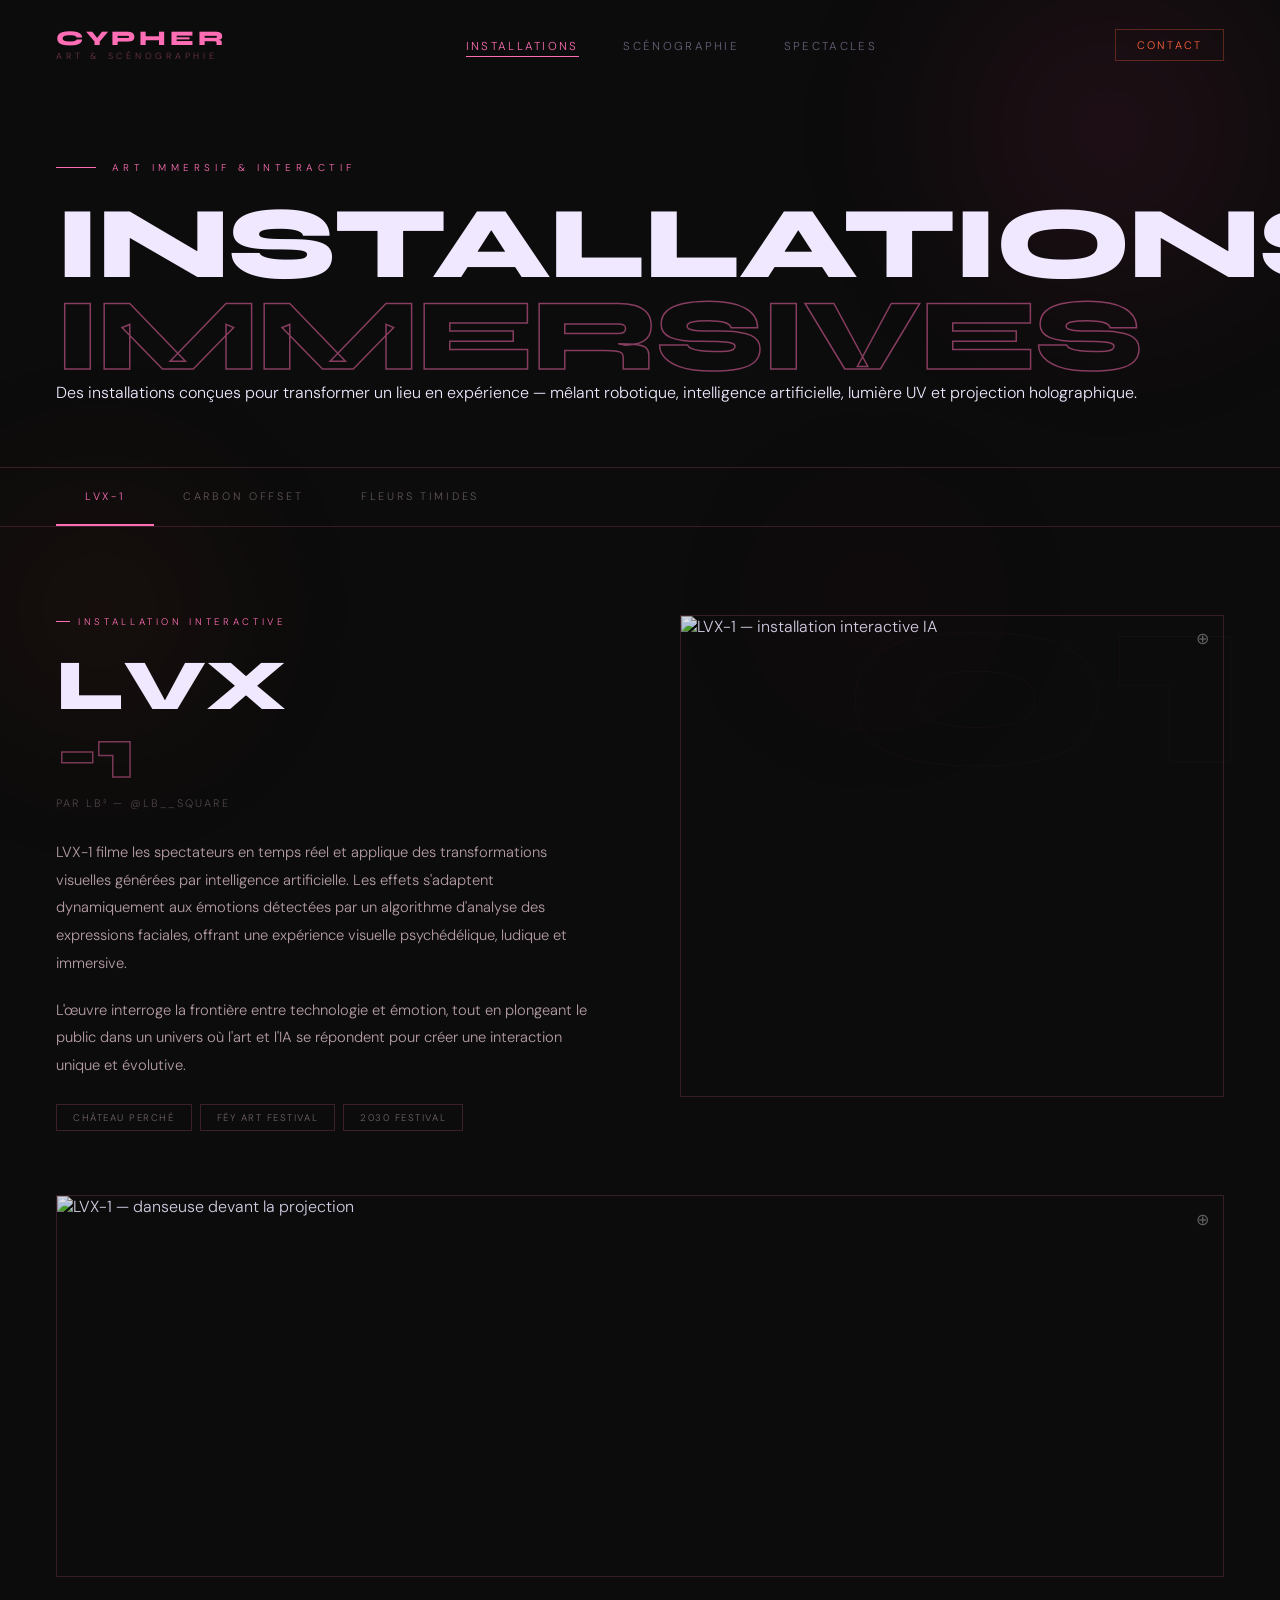
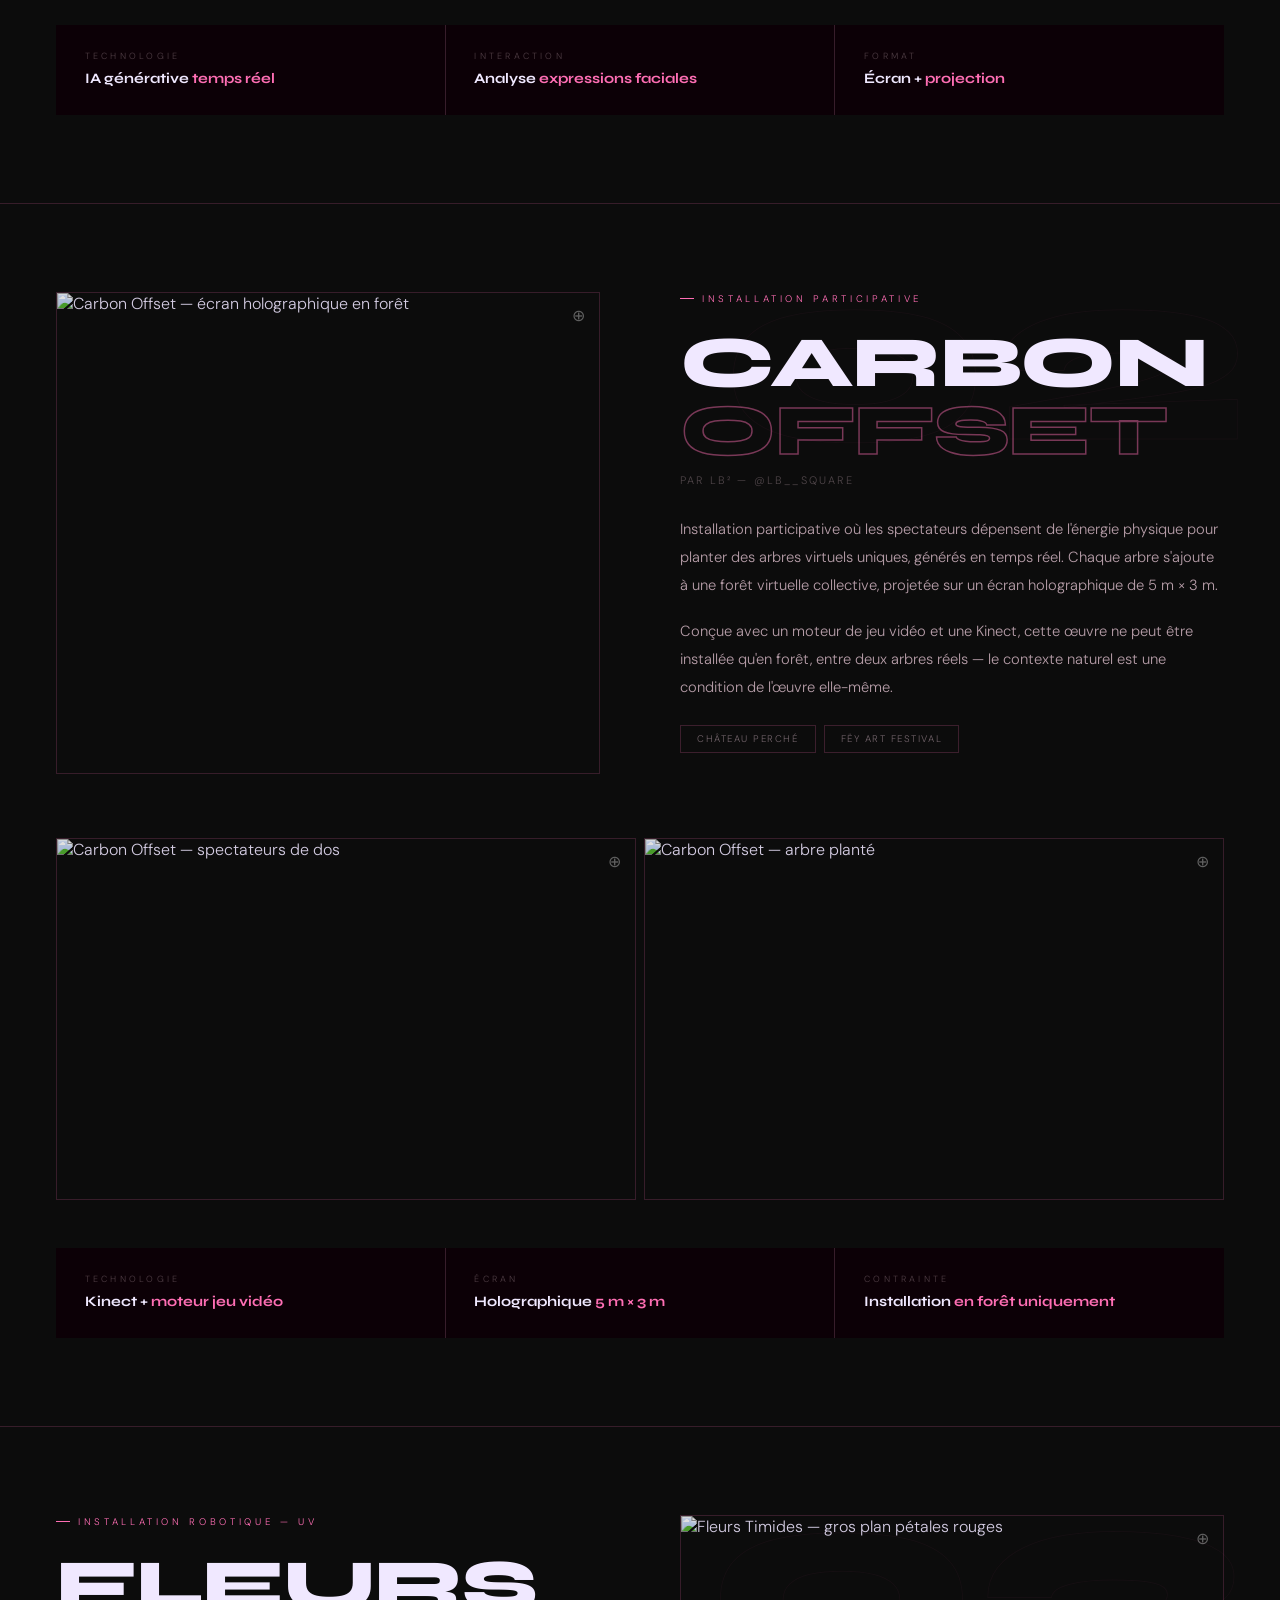
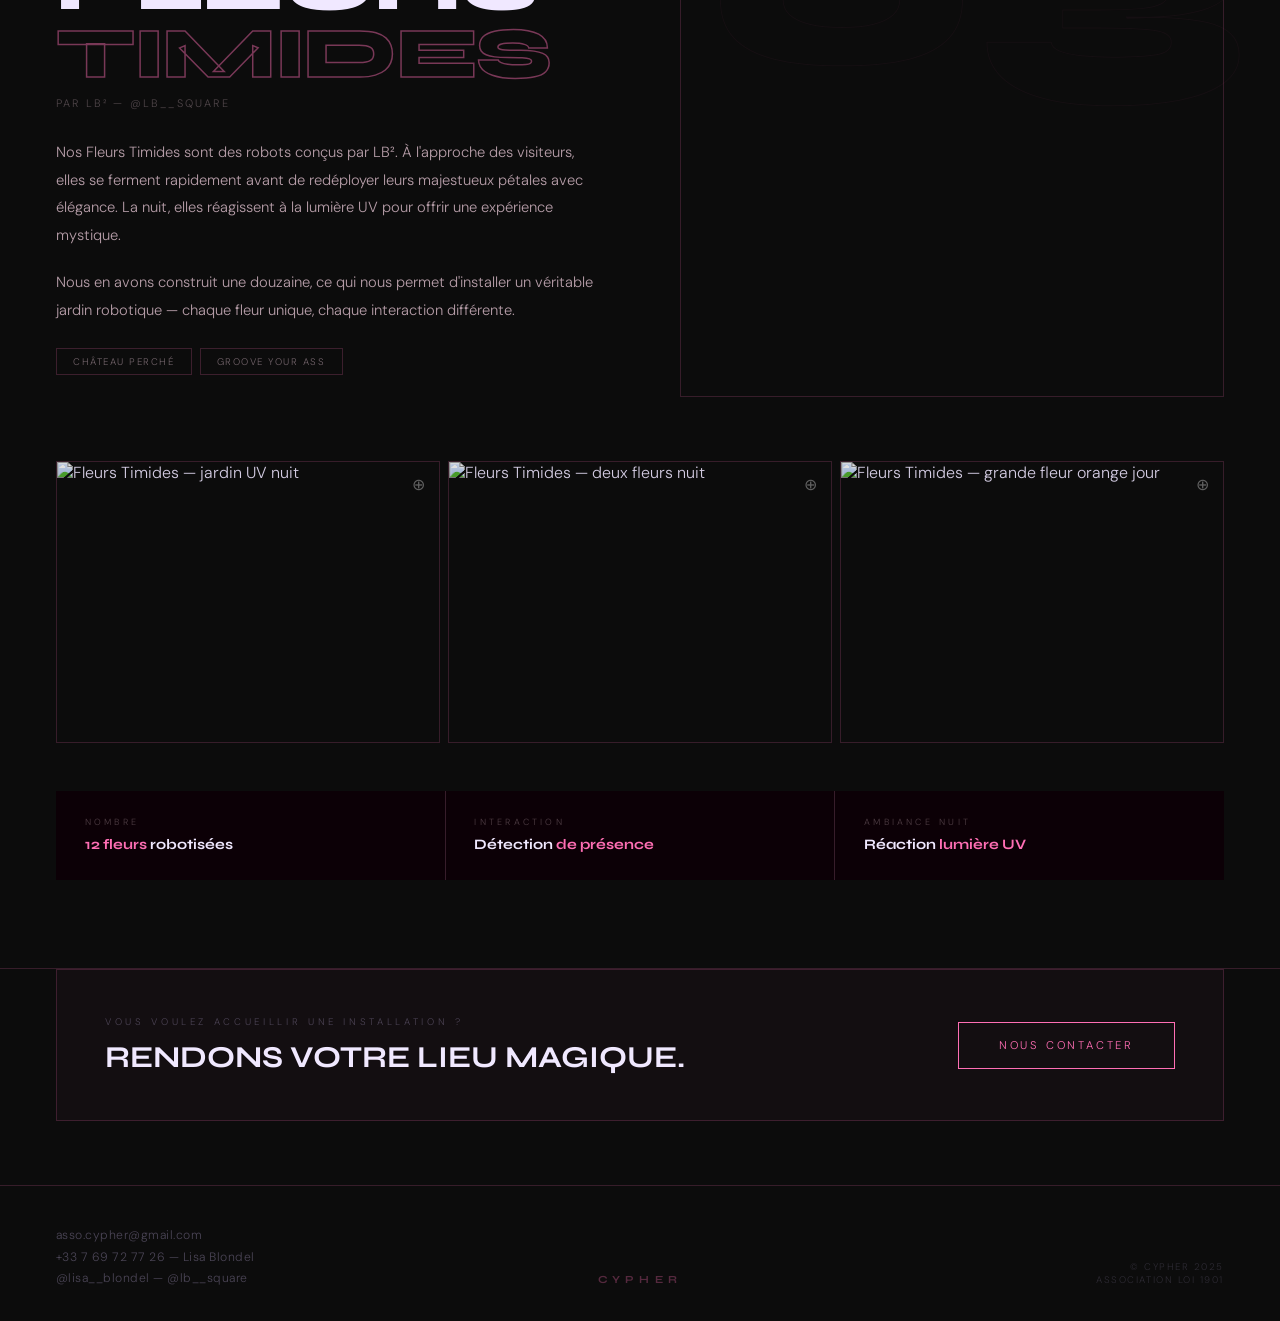
==== projets.html @ 3e1b0156 "Add files via upload" ====
<!DOCTYPE html>
<html lang="fr">
<head>
  <meta charset="UTF-8" />
  <meta name="viewport" content="width=device-width, initial-scale=1.0" />
  <title>Installations — Cypher Art & Scénographie</title>
  <meta name="description" content="Installations immersives Cypher : LVX-1, Carbon Offset, Fleurs Timides." />
  <link rel="preconnect" href="https://fonts.googleapis.com" />
  <link rel="preconnect" href="https://fonts.gstatic.com" crossorigin />
  <link href="https://fonts.googleapis.com/css2?family=Syne:wght@400;700;800&family=DM+Sans:ital,opsz,wght@0,9..40,300;0,9..40,400;1,9..40,300&display=swap" rel="stylesheet" />
  <link rel="stylesheet" href="style.css" />
  <style>
  :root {
    --violet: #ff6eb4;
    --cyan:   #ff643c;
    --bordure: rgba(255,110,180,0.18);
    --texte:  rgba(255,220,235,0.70);
  }
  .orbe-1 { background: radial-gradient(circle, rgba(255,60,140,0.2), transparent 70%); }
  .orbe-2 { background: radial-gradient(circle, rgba(255,90,50,0.14), transparent 70%); }
  .orbe-3 { background: radial-gradient(circle, rgba(220,0,70,0.1), transparent 70%); }
  .nav-logo-mot { color: #ff6eb4; }
  .nav-logo-sous { color: rgba(255,110,180,0.4); }
  .nav-liens a:hover, .nav-liens a.active { color: #ff6eb4; }
  .nav-liens a::after { background: #ff6eb4; }
  .nav-contact { color: #ff643c; border-color: rgba(255,100,60,0.3); }
  .nav-hamburger span { background: #ff6eb4; }
  .nav-drawer a:hover, .nav-drawer a.active { color: #ff6eb4; }
  .hero-label-texte { color: #ff6eb4; }
  .hero-label-trait { background: #ff6eb4; }
  .hero-h1 .contour { -webkit-text-stroke-color: rgba(255,110,180,0.5); }
  .hero-h1 .accent { color: #ff6eb4; }
  .btn-principal { border-color: #ff6eb4; color: #ff6eb4; }
  .btn-principal:hover { background: rgba(255,110,180,0.08); }
  .carte-categorie, .carte-categorie::before { color: #ff6eb4; background: #ff6eb4; }
  .projet-tag { color: #ff6eb4; }
  .projet-tag::before { background: #ff6eb4; }
  .spec-valeur .accent { color: #ff6eb4; }
  .contact-strip { background: rgba(255,110,180,0.03); }
  .footer-infos a:hover { color: #ff6eb4; }
  .footer-logo { color: rgba(255,110,180,0.3); }
  /* Photos crop */
  .projet-entete .photo-cadre img { height: 480px; }
  .photos-grille-2 .photo-cadre img { height: 360px; }
  .photos-grille-3 .photo-cadre img { height: 280px; }
  /* Titres page projets */
  .page-h1 { font-family:'Syne',sans-serif; font-size:clamp(1.4rem,8vw,7rem); font-weight:800; text-transform:uppercase; letter-spacing:-0.02em; line-height:0.9; opacity:0; animation:up 0.8s 0.25s forwards; word-break:keep-all; hyphens:none; }
  .page-h1 .mot-plein { display:block; color:#f0e8ff; }
  .page-h1 .mot-contour { display:block; color:transparent; -webkit-text-stroke:1.5px rgba(255,110,180,0.5); }
  .page-label { display:flex; align-items:center; gap:1rem; margin-bottom:1.5rem; opacity:0; animation:up 0.7s 0.1s forwards; }
  .page-label-trait { width:40px; height:1px; background:#ff6eb4; }
  .page-label-texte { font-size:0.62rem; letter-spacing:0.45em; text-transform:uppercase; color:#ff6eb4; }
  .proj-tab { font-size:0.68rem; letter-spacing:0.25em; text-transform:uppercase; color:rgba(255,220,235,0.35); padding:1.3rem 1.8rem; border-bottom:2px solid transparent; transition:color 0.3s,border-color 0.3s; display:inline-block; }
  .proj-tab:hover, .proj-tab.actif { color:#ff6eb4; border-bottom-color:#ff6eb4; }
  .projet-bloc { padding:5.5rem 3.5rem; border-bottom:1px solid rgba(255,110,180,0.18); position:relative; }
  .projet-num-bg { position:absolute; top:1.5rem; right:2rem; font-family:'Syne',sans-serif; font-size:16rem; font-weight:800; color:transparent; -webkit-text-stroke:1px rgba(255,110,180,0.04); line-height:1; pointer-events:none; }
  .projet-entete { display:grid; grid-template-columns:1fr 1fr; gap:5rem; align-items:start; margin-bottom:4rem; position:relative; z-index:1; }
  .projet-tag { font-size:0.6rem; letter-spacing:0.38em; text-transform:uppercase; display:flex; align-items:center; gap:0.5rem; margin-bottom:1.5rem; }
  .projet-tag::before { content:''; display:block; width:14px; height:1px; }
  .projet-titre { font-family:'Syne',sans-serif; font-size:clamp(1.4rem,6vw,4.5rem); font-weight:800; text-transform:uppercase; letter-spacing:-0.02em; line-height:0.95; margin-bottom:0.4rem; word-break:keep-all; hyphens:none; }
  .projet-titre .contour { color:transparent; -webkit-text-stroke:1.5px rgba(255,110,180,0.45); display:block; }
  .projet-sous-titre { font-size:0.68rem; letter-spacing:0.2em; text-transform:uppercase; color:rgba(255,220,235,0.28); margin-top:0.5rem; }
  .projet-desc { font-size:0.92rem; line-height:1.88; color:rgba(255,220,235,0.7); margin-bottom:1.2rem; }
  .projet-festivals { display:flex; flex-wrap:wrap; gap:0.5rem; margin-top:1.5rem; }
  .festival-tag { font-size:0.6rem; letter-spacing:0.16em; text-transform:uppercase; padding:0.38rem 1rem; border:1px solid rgba(255,110,180,0.2); color:rgba(255,220,235,0.42); }
  .projet-specs { display:grid; grid-template-columns:repeat(3,1fr); gap:1px; background:rgba(255,110,180,0.18); margin-top:3rem; position:relative; z-index:1; }
  .spec { background:#0c0006; padding:1.6rem 1.8rem; }
  .spec-label { font-size:0.56rem; letter-spacing:0.36em; text-transform:uppercase; color:rgba(255,220,235,0.28); margin-bottom:0.5rem; }
  .spec-valeur { font-family:'Syne',sans-serif; font-size:0.9rem; font-weight:700; color:#f0e8ff; line-height:1.3; }
  .hero-projets { min-height:52vh; display:flex; flex-direction:column; justify-content:flex-end; padding:0 3.5rem 4rem; border-bottom:1px solid rgba(255,110,180,0.18); position:relative; overflow:hidden; }
  .hero-projets-contenu { position:relative; z-index:2; }
  .projets-nav { padding:0 3.5rem; border-bottom:1px solid rgba(255,110,180,0.18); display:flex; overflow-x:auto; }
  .contact-strip { border-color:rgba(255,110,180,0.18); }
  .contact-titre { word-break:keep-all; hyphens:none; }
  @media(max-width:768px){
    .projet-entete { grid-template-columns:1fr; gap:2rem; }
    .projet-bloc { padding:3.5rem 1.4rem; }
    .hero-projets { padding:0 1.4rem 3rem; }
    .projets-nav { padding:0 1.4rem; }
    .projet-num-bg { font-size:6rem; opacity:0.03; }
    .projet-specs { grid-template-columns:1fr 1fr; }
    .projet-entete .photo-cadre img { height:280px; }
  }
  @media(max-width:480px){
    .projet-specs { grid-template-columns:1fr; }
  }
</style>
</head>
<body>

  <!-- Orbes ambiance -->
  <div class="orbe orbe-1" aria-hidden="true"></div>
  <div class="orbe orbe-2" aria-hidden="true"></div>
  <div class="orbe orbe-3" aria-hidden="true"></div>

  <div class="page">

  <nav id="nav">
      <a href="index.html" class="nav-logo">
        <span class="nav-logo-mot">Cypher</span>
        <span class="nav-logo-sous">Art & Scénographie</span>
      </a>
      <ul class="nav-liens">
        <li><a href="projets.html" class="active">Installations</a></li>
        <li><a href="scenographie.html">Scénographie</a></li>
        <li><a href="spectacles.html">Spectacles</a></li>
      </ul>
      <a href="contact.html" class="nav-contact">Contact</a>
      <button class="nav-hamburger" id="hamburger" aria-label="Menu">
        <span></span><span></span><span></span>
      </button>
    </nav>
    <div class="nav-drawer" id="drawer">
      <a href="projets.html" class="active">Installations</a>
      <a href="scenographie.html">Scénographie</a>
      <a href="spectacles.html">Spectacles</a>
      <a href="contact.html" class="drawer-contact">Contact</a>
    </div>

<!-- Curseur -->
  <!-- Canvas ambiance rose -->
  

    <!-- ─── NAVIGATION ─── -->
    

    <!-- Drawer mobile -->
    <!-- ─── HERO ─── -->
    <div class="hero-projets">
      <div class="hero-projets-contenu">
        <div class="page-label">
          <div class="page-label-trait"></div>
          <span class="page-label-texte">Art immersif & interactif</span>
        </div>
        <h1 class="page-h1">
          <span class="mot-plein">Installations</span>
          <span class="mot-contour">immersives</span>
        </h1>
        <p class="page-sous-titre">
          Des installations conçues pour transformer un lieu en expérience — mêlant robotique, intelligence artificielle, lumière UV et projection holographique.
        </p>
      </div>
    </div>

    <!-- ─── ONGLETS ─── -->
    <div class="projets-nav">
      <a href="#lvx1"  class="proj-tab actif">LVX-1</a>
      <a href="#carbon" class="proj-tab">Carbon Offset</a>
      <a href="#fleurs" class="proj-tab">Fleurs Timides</a>
    </div>

    <!-- ══════════════════════════════════════════ -->
    <!-- PROJET 1 — LVX-1                          -->
    <!-- ══════════════════════════════════════════ -->
    <article class="projet-bloc" id="lvx1">
      <div class="projet-num-bg">01</div>

      <div class="projet-entete">
        <!-- Texte -->
        <div>
          <div class="projet-meta">
            <span class="projet-tag">Installation interactive</span>
          </div>
          <h2 class="projet-titre">
            LVX
            <span class="contour">-1</span>
          </h2>
          <div class="projet-sous-titre">par LB² — @lb__square</div>

          <p class="projet-desc" style="margin-top:1.8rem;">
            LVX-1 filme les spectateurs en temps réel et applique des transformations visuelles générées par intelligence artificielle. Les effets s'adaptent dynamiquement aux émotions détectées par un algorithme d'analyse des expressions faciales, offrant une expérience visuelle psychédélique, ludique et immersive.
          </p>
          <p class="projet-desc">
            L'œuvre interroge la frontière entre technologie et émotion, tout en plongeant le public dans un univers où l'art et l'IA se répondent pour créer une interaction unique et évolutive.
          </p>

          <div class="projet-festivals">
            <span class="festival-tag">Château Perché</span>
            <span class="festival-tag">Fëy Art Festival</span>
            <span class="festival-tag">2030 Festival</span>
          </div>
        </div>

        <!-- Photo principale -->
        <div class="photo-cadre">
          <img src="images/lvx1-1.jpg" alt="LVX-1 — installation interactive IA" loading="lazy" />
        </div>
      </div>

      <!-- Deuxième photo pleine largeur -->
      <div class="photo-cadre" style="position:relative; z-index:1;">
        <img src="images/lvx1-2.jpg" alt="LVX-1 — danseuse devant la projection" loading="lazy" />
      </div>

      <!-- Specs techniques -->
      <div class="projet-specs">
        <div class="spec">
          <div class="spec-label">Technologie</div>
          <div class="spec-valeur">IA générative <span class="accent">temps réel</span></div>
        </div>
        <div class="spec">
          <div class="spec-label">Interaction</div>
          <div class="spec-valeur">Analyse <span class="accent">expressions faciales</span></div>
        </div>
        <div class="spec">
          <div class="spec-label">Format</div>
          <div class="spec-valeur">Écran + <span class="accent">projection</span></div>
        </div>
      </div>
    </article>

    <!-- ══════════════════════════════════════════ -->
    <!-- PROJET 2 — CARBON OFFSET                  -->
    <!-- ══════════════════════════════════════════ -->
    <article class="projet-bloc" id="carbon">
      <div class="projet-num-bg">02</div>

      <div class="projet-entete">
        <!-- Photo principale à gauche -->
        <div class="photo-cadre">
          <img src="images/carbon-2.jpg" alt="Carbon Offset — écran holographique en forêt" loading="lazy" />
        </div>

        <!-- Texte à droite -->
        <div>
          <div class="projet-meta">
            <span class="projet-tag">Installation participative</span>
          </div>
          <h2 class="projet-titre">
            Carbon
            <span class="contour">Offset</span>
          </h2>
          <div class="projet-sous-titre">par LB² — @lb__square</div>

          <p class="projet-desc" style="margin-top:1.8rem;">
            Installation participative où les spectateurs dépensent de l'énergie physique pour planter des arbres virtuels uniques, générés en temps réel. Chaque arbre s'ajoute à une forêt virtuelle collective, projetée sur un écran holographique de 5&nbsp;m × 3&nbsp;m.
          </p>
          <p class="projet-desc">
            Conçue avec un moteur de jeu vidéo et une Kinect, cette œuvre ne peut être installée qu'en forêt, entre deux arbres réels — le contexte naturel est une condition de l'œuvre elle-même.
          </p>

          <div class="projet-festivals">
            <span class="festival-tag">Château Perché</span>
            <span class="festival-tag">Fëy Art Festival</span>
          </div>
        </div>
      </div>

      <!-- Grille 2 photos -->
      <div class="photos-grille-2">
        <div class="photo-cadre">
          <img src="images/carbon-1.jpg" alt="Carbon Offset — spectateurs de dos" loading="lazy" />
        </div>
        <div class="photo-cadre">
          <img src="images/carbon-3.jpg" alt="Carbon Offset — arbre planté" loading="lazy" />
        </div>
      </div>

      <!-- Specs techniques -->
      <div class="projet-specs">
        <div class="spec">
          <div class="spec-label">Technologie</div>
          <div class="spec-valeur">Kinect + <span class="accent">moteur jeu vidéo</span></div>
        </div>
        <div class="spec">
          <div class="spec-label">Écran</div>
          <div class="spec-valeur">Holographique <span class="accent">5 m × 3 m</span></div>
        </div>
        <div class="spec">
          <div class="spec-label">Contrainte</div>
          <div class="spec-valeur">Installation <span class="accent">en forêt uniquement</span></div>
        </div>
      </div>
    </article>

    <!-- ══════════════════════════════════════════ -->
    <!-- PROJET 3 — FLEURS TIMIDES                 -->
    <!-- ══════════════════════════════════════════ -->
    <article class="projet-bloc" id="fleurs">
      <div class="projet-num-bg">03</div>

      <div class="projet-entete">
        <!-- Texte -->
        <div>
          <div class="projet-meta">
            <span class="projet-tag">Installation robotique — UV</span>
          </div>
          <h2 class="projet-titre">
            Fleurs
            <span class="contour">Timides</span>
          </h2>
          <div class="projet-sous-titre">par LB² — @lb__square</div>

          <p class="projet-desc" style="margin-top:1.8rem;">
            Nos Fleurs Timides sont des robots conçus par LB². À l'approche des visiteurs, elles se ferment rapidement avant de redéployer leurs majestueux pétales avec élégance. La nuit, elles réagissent à la lumière UV pour offrir une expérience mystique.
          </p>
          <p class="projet-desc">
            Nous en avons construit une douzaine, ce qui nous permet d'installer un véritable jardin robotique — chaque fleur unique, chaque interaction différente.
          </p>

          <div class="projet-festivals">
            <span class="festival-tag">Château Perché</span>
            <span class="festival-tag">Groove Your Ass</span>
          </div>
        </div>

        <!-- Photo principale -->
        <div class="photo-cadre">
          <img src="images/fleurs-3.jpg" alt="Fleurs Timides — gros plan pétales rouges" loading="lazy" />
        </div>
      </div>

      <!-- Grille 3 photos -->
      <div class="photos-grille-3">
        <div class="photo-cadre">
          <img src="images/fleurs-1.jpg" alt="Fleurs Timides — jardin UV nuit" loading="lazy" />
        </div>
        <div class="photo-cadre">
          <img src="images/fleurs-2.jpg" alt="Fleurs Timides — deux fleurs nuit" loading="lazy" />
        </div>
        <div class="photo-cadre">
          <img src="images/fleurs-4.jpg" alt="Fleurs Timides — grande fleur orange jour" loading="lazy" />
        </div>
      </div>

      <!-- Specs techniques -->
      <div class="projet-specs">
        <div class="spec">
          <div class="spec-label">Nombre</div>
          <div class="spec-valeur"><span class="accent">12 fleurs</span> robotisées</div>
        </div>
        <div class="spec">
          <div class="spec-label">Interaction</div>
          <div class="spec-valeur">Détection <span class="accent">de présence</span></div>
        </div>
        <div class="spec">
          <div class="spec-label">Ambiance nuit</div>
          <div class="spec-valeur">Réaction <span class="accent">lumière UV</span></div>
        </div>
      </div>
    </article>

    <!-- ─── CONTACT STRIP ─── -->
    <div class="contact-strip">
      <div>
        <div class="contact-pre">Vous voulez accueillir une installation ?</div>
        <div class="contact-titre">Rendons votre lieu magique.</div>
      </div>
      <a href="contact.html" class="btn-principal">Nous contacter</a>
    </div>

    <!-- ─── FOOTER ─── -->
    <footer>
      <div class="footer-infos">
        <a href="mailto:asso.cypher@gmail.com">asso.cypher@gmail.com</a>
        <a href="tel:+33769727726">+33 7 69 72 77 26 — Lisa Blondel</a>
        <a href="https://instagram.com/lisa__blondel" target="_blank">@lisa__blondel — @lb__square</a>
      </div>
      <div class="footer-logo">Cypher</div>
      <div class="footer-copy">© Cypher 2025<br>Association loi 1901</div>
    </footer>

  </div><!-- .page -->
  <script src="main.js"></script>
</body>
</html>
---- style.css ----
/* ═══════════════════════════════════════════════
   CYPHER — style.css
   Design : Demi-teinte
   Noir + Violet/Cyan, orbes CSS, zéro canvas
   ═══════════════════════════════════════════════ */

/* ─── VARIABLES ─── */
:root {
  --noir:    #0c0c0c;
  --cyan:    #00c8ff;
  --violet:  #c77dff;
  --blanc:   #f0e8ff;
  --texte:   rgba(220, 200, 255, 0.65);
  --bordure: rgba(199, 125, 255, 0.18);
  --font-t:  'Syne', sans-serif;
  --font-c:  'DM Sans', sans-serif;
}

/* ─── RESET ─── */
*, *::before, *::after { margin:0; padding:0; box-sizing:border-box; }
html { scroll-behavior: smooth; }

body {
  background: var(--noir);
  color: var(--blanc);
  font-family: var(--font-c);
  font-weight: 300;
  overflow-x: hidden;
}

a { text-decoration: none; color: inherit; }
img { display: block; max-width: 100%; }

/* ─── ORBES CSS (remplace canvas) ─── */
.orbe {
  position: fixed;
  border-radius: 50%;
  pointer-events: none;
  z-index: 0;
  filter: blur(80px);
  opacity: 0.55;
}
.orbe-1 {
  width: 500px; height: 500px;
  background: radial-gradient(circle, rgba(199,125,255,0.22), transparent 70%);
  top: -120px; right: -80px;
  animation: drift-1 18s ease-in-out infinite alternate;
}
.orbe-2 {
  width: 400px; height: 400px;
  background: radial-gradient(circle, rgba(0,200,255,0.15), transparent 70%);
  bottom: 10vh; left: -100px;
  animation: drift-2 22s ease-in-out infinite alternate;
}
.orbe-3 {
  width: 300px; height: 300px;
  background: radial-gradient(circle, rgba(100,60,255,0.12), transparent 70%);
  top: 50vh; right: 20vw;
  animation: drift-3 26s ease-in-out infinite alternate;
}

@keyframes drift-1 {
  from { transform: translate(0, 0); }
  to   { transform: translate(-60px, 80px); }
}
@keyframes drift-2 {
  from { transform: translate(0, 0); }
  to   { transform: translate(80px, -60px); }
}
@keyframes drift-3 {
  from { transform: translate(0, 0); }
  to   { transform: translate(-40px, -80px); }
}

/* ─── PAGE ─── */
.page { position: relative; z-index: 1; }

/* ─── NAV ─── */
nav {
  position: fixed;
  top: 0; left: 0; right: 0;
  z-index: 100;
  display: flex;
  justify-content: space-between;
  align-items: center;
  padding: 1.8rem 3.5rem;
  transition: background 0.4s, padding 0.4s, backdrop-filter 0.4s;
}

nav.scrolled {
  background: rgba(12,12,12,0.82);
  backdrop-filter: blur(14px);
  -webkit-backdrop-filter: blur(14px);
  padding: 1.1rem 3.5rem;
  border-bottom: 1px solid var(--bordure);
}

.nav-logo { display: flex; flex-direction: column; line-height: 1; }
.nav-logo-mot {
  font-family: var(--font-t);
  font-weight: 800;
  font-size: 1.3rem;
  letter-spacing: 0.18em;
  text-transform: uppercase;
  color: var(--violet);
}
.nav-logo-sous {
  font-size: 0.56rem;
  letter-spacing: 0.42em;
  text-transform: uppercase;
  color: rgba(199,125,255,0.4);
  margin-top: 2px;
}

.nav-liens { list-style: none; display: flex; gap: 2.8rem; }
.nav-liens a {
  font-size: 0.72rem;
  letter-spacing: 0.2em;
  text-transform: uppercase;
  color: rgba(220,200,255,0.45);
  transition: color 0.3s;
  position: relative;
}
.nav-liens a::after {
  content: '';
  position: absolute;
  bottom: -3px; left: 0;
  width: 0; height: 1px;
  background: var(--violet);
  transition: width 0.3s;
}
.nav-liens a:hover, .nav-liens a.active { color: var(--violet); }
.nav-liens a:hover::after, .nav-liens a.active::after { width: 100%; }

.nav-contact {
  font-size: 0.68rem;
  letter-spacing: 0.2em;
  text-transform: uppercase;
  color: var(--cyan);
  border: 1px solid rgba(0,200,255,0.3);
  padding: 0.5rem 1.3rem;
  transition: background 0.3s;
}
.nav-contact:hover { background: rgba(0,200,255,0.08); }

/* ─── HAMBURGER ─── */
.nav-hamburger {
  display: none;
  flex-direction: column;
  gap: 5px;
  width: 36px; height: 36px;
  background: none; border: none;
  cursor: pointer; padding: 4px;
  z-index: 200;
}
.nav-hamburger span {
  display: block; width: 100%; height: 1.5px;
  background: var(--violet);
  transition: transform 0.3s, opacity 0.3s;
  transform-origin: center;
}
.nav-hamburger.ouvert span:nth-child(1) { transform: translateY(6.5px) rotate(45deg); }
.nav-hamburger.ouvert span:nth-child(2) { opacity: 0; }
.nav-hamburger.ouvert span:nth-child(3) { transform: translateY(-6.5px) rotate(-45deg); }

.nav-drawer {
  display: none;
  position: fixed; inset: 0;
  z-index: 150;
  background: rgba(12,12,12,0.97);
  backdrop-filter: blur(16px);
  flex-direction: column;
  align-items: center;
  justify-content: center;
  gap: 2.5rem;
  opacity: 0; pointer-events: none;
  transition: opacity 0.3s;
}
.nav-drawer.ouvert { opacity: 1; pointer-events: all; }
.nav-drawer a {
  font-family: var(--font-t);
  font-size: 2.2rem;
  font-weight: 700;
  text-transform: uppercase;
  color: rgba(220,200,255,0.45);
  transition: color 0.3s;
}
.nav-drawer a:hover, .nav-drawer a.active { color: var(--violet); }
.nav-drawer .drawer-contact {
  font-size: 1rem;
  border: 1px solid var(--bordure);
  padding: 0.8rem 2.5rem;
  color: var(--cyan);
}

/* ─── BOUTONS ─── */
.btn-principal {
  display: inline-block;
  border: 1px solid var(--violet);
  color: var(--violet);
  font-family: var(--font-c);
  font-size: 0.7rem;
  letter-spacing: 0.25em;
  text-transform: uppercase;
  padding: 0.95rem 2.5rem;
  transition: background 0.3s;
  position: relative; overflow: hidden;
}
.btn-principal:hover { background: rgba(199,125,255,0.08); }

.btn-secondaire {
  font-size: 0.68rem;
  letter-spacing: 0.2em;
  text-transform: uppercase;
  color: rgba(220,200,255,0.4);
  transition: color 0.3s;
  display: inline-block;
}
.btn-secondaire:hover { color: var(--blanc); }

/* ─── HERO ─── */
.hero {
  min-height: 100svh;
  display: flex;
  flex-direction: column;
  justify-content: flex-end;
  padding: 0 3.5rem 5rem;
  position: relative;
  overflow: hidden;
  background-image: url('images/cp-2.jpg');
  background-size: cover;
  background-position: center 30%;
}

.hero-voile {
  position: absolute; inset: 0;
  background: linear-gradient(to bottom,
    rgba(12,12,12,0.6) 0%,
    rgba(12,12,12,0.2) 40%,
    rgba(12,12,12,0.8) 75%,
    rgba(12,12,12,0.98) 100%);
  z-index: 1;
}
.hero-contenu { position: relative; z-index: 2; max-width: 860px; }

.hero-label {
  display: flex; align-items: center; gap: 1rem;
  margin-bottom: 1.8rem;
  opacity: 0; animation: up 0.7s 0.2s forwards;
}
.hero-label-trait {
  width: 40px; height: 1px;
  background: var(--cyan);
}
.hero-label-texte {
  font-size: 0.62rem; letter-spacing: 0.42em;
  text-transform: uppercase; color: var(--cyan);
}

.hero-h1 {
  font-family: var(--font-t);
  font-size: clamp(1.4rem, 6.5vw, 7.5rem);
  font-weight: 800;
  text-transform: uppercase;
  letter-spacing: -0.02em;
  line-height: 0.92;
  margin-bottom: 2.2rem;
  opacity: 0; animation: up 0.8s 0.35s forwards;
  word-break: keep-all;
  hyphens: none;
}
.hero-h1 .plein   { display: block; color: var(--blanc); }
.hero-h1 .contour {
  display: block; color: transparent;
  -webkit-text-stroke: 1.5px rgba(0,200,255,0.5);
}
.hero-h1 .accent  { color: var(--cyan); }

.hero-bas {
  display: flex; align-items: flex-end; gap: 4rem;
  opacity: 0; animation: up 0.8s 0.5s forwards;
}
.hero-desc {
  font-size: 0.92rem; line-height: 1.85;
  color: var(--texte); max-width: 400px;
}
.hero-cta { display: flex; flex-direction: column; gap: 1rem; flex-shrink: 0; }

.scroll-hint {
  position: absolute; bottom: 2.5rem; right: 3.5rem; z-index: 2;
  display: flex; align-items: center; gap: 0.8rem;
  writing-mode: vertical-rl;
  font-size: 0.6rem; letter-spacing: 0.35em;
  text-transform: uppercase; color: rgba(220,200,255,0.2);
}
.scroll-hint-ligne {
  width: 1px; height: 44px;
  background: linear-gradient(180deg, var(--cyan), transparent);
  animation: pulse 2.2s infinite;
}

/* ─── STATS ─── */
.stats {
  display: grid; grid-template-columns: repeat(4,1fr);
  border-top: 1px solid var(--bordure);
  border-bottom: 1px solid var(--bordure);
}
.stat {
  padding: 2rem 2.2rem;
  border-right: 1px solid var(--bordure);
}
.stat:last-child { border-right: none; }
.stat-chiffre {
  font-family: var(--font-t);
  font-size: 2.6rem; font-weight: 700;
  color: var(--cyan); line-height: 1;
  margin-bottom: 0.4rem;
}
.stat-label {
  font-size: 0.66rem; letter-spacing: 0.2em;
  text-transform: uppercase; color: rgba(220,200,255,0.3);
}

/* ─── SECTIONS ─── */
section { padding: 5.5rem 3.5rem; }

.section-entete {
  display: flex; justify-content: space-between;
  align-items: baseline; margin-bottom: 3rem;
}
.section-titre {
  font-family: var(--font-t);
  font-size: clamp(1.4rem, 5vw, 3.2rem);
  font-weight: 700; text-transform: uppercase;
  letter-spacing: -0.01em; line-height: 1;
  word-break: keep-all; hyphens: none;
}
.section-titre .contour {
  color: transparent;
  -webkit-text-stroke: 1px rgba(199,125,255,0.38);
}
.lien-tout {
  font-size: 0.66rem; letter-spacing: 0.22em;
  text-transform: uppercase; color: rgba(220,200,255,0.3);
  transition: color 0.3s;
}
.lien-tout:hover { color: var(--violet); }

/* ─── GRILLE PROJETS (accueil) ─── */
.projets-grille {
  display: grid;
  grid-template-columns: 1.5fr 1fr;
  grid-template-rows: 1fr 1fr;
  gap: 8px; height: 580px;
}
.carte-projet {
  position: relative; overflow: hidden;
  border: 1px solid var(--bordure);
  display: flex; flex-direction: column;
  justify-content: flex-end; padding: 1.8rem;
  transition: border-color 0.4s;
  opacity: 0; transform: translateY(24px);
  transition: opacity 0.6s, transform 0.6s, border-color 0.4s;
}
.carte-projet.visible { opacity: 1; transform: none; }
.carte-projet:nth-child(2) { transition-delay: 0.1s; }
.carte-projet:nth-child(3) { transition-delay: 0.2s; }
.carte-projet.grande { grid-row: span 2; }
.carte-projet:hover { border-color: rgba(199,125,255,0.45); }

/* photo en ::before */
.carte-projet::before {
  content: ''; position: absolute; inset: 0;
  background-size: cover; background-position: center;
  transform: scale(1.04);
  transition: transform 0.6s;
}
.carte-projet:hover::before { transform: scale(1); }

/* overlay dégradé */
.carte-projet::after {
  content: ''; position: absolute; inset: 0;
  background: linear-gradient(to top,
    rgba(12,12,12,0.92) 0%,
    rgba(12,12,12,0.3) 55%,
    rgba(12,12,12,0.1) 100%);
}

.carte-lvx::before    { background-image: url('images/lvx1_MAIN.png'); }
.carte-carbon::before { background-image: url('images/carbon_offset_MAIN.jpg'); }
.carte-fleurs::before { background-image: url('images/CP_MAIN.jpg'); }

.carte-contenu { position: relative; z-index: 1; }
.carte-categorie {
  font-size: 0.58rem; letter-spacing: 0.35em;
  text-transform: uppercase; color: var(--cyan);
  margin-bottom: 0.5rem;
  display: flex; align-items: center; gap: 0.5rem;
}
.carte-categorie::before {
  content: ''; display: block;
  width: 14px; height: 1px; background: var(--cyan);
}
.carte-titre {
  font-family: var(--font-t);
  font-size: clamp(1rem, 4vw, 1.8rem);
  font-weight: 700; text-transform: uppercase;
  line-height: 1.05; margin-bottom: 0.7rem;
  word-break: keep-all; hyphens: none;
}
.carte-projet.grande .carte-titre { font-size: clamp(1.2rem, 4vw, 2.4rem); }
.carte-desc {
  font-size: 0.78rem; line-height: 1.7;
  color: var(--texte); max-width: 340px;
}
.carte-fleche {
  position: absolute; top: 1.5rem; right: 1.5rem;
  width: 32px; height: 32px;
  border: 1px solid rgba(199,125,255,0.2);
  display: flex; align-items: center; justify-content: center;
  font-size: 0.9rem; color: rgba(199,125,255,0.35);
  transition: border-color 0.3s, color 0.3s, transform 0.3s;
  z-index: 1;
}
.carte-projet:hover .carte-fleche {
  border-color: var(--violet); color: var(--violet);
  transform: translate(2px,-2px);
}

/* ─── BANDE EFFETS ─── */
.effets-bande {
  padding: 2rem 3.5rem;
  border-top: 1px solid var(--bordure);
  border-bottom: 1px solid var(--bordure);
  display: flex; align-items: center; gap: 1.8rem;
  flex-wrap: wrap;
}
.effets-label {
  font-size: 0.58rem; letter-spacing: 0.38em;
  text-transform: uppercase; color: rgba(220,200,255,0.22);
  white-space: nowrap; flex-shrink: 0;
}
.effets-pills { display: flex; gap: 6px; flex-wrap: wrap; }
.pill {
  font-size: 0.6rem; letter-spacing: 0.16em;
  text-transform: uppercase;
  padding: 0.38rem 0.95rem;
  border: 1px solid;
}
.pill-v { border-color: rgba(0,200,255,0.4); color: var(--cyan); }
.pill-u { border-color: rgba(199,125,255,0.4); color: var(--violet); }
.pill-f { border-color: rgba(220,200,255,0.15); color: rgba(220,200,255,0.35); }

/* ─── SCÉNO GRILLE (accueil) ─── */
.scenographie-grille {
  display: grid; grid-template-columns: repeat(3,1fr); gap: 8px;
}
.carte-sceno {
  border: 1px solid var(--bordure);
  padding: 2rem 1.8rem;
  position: relative; overflow: hidden;
  min-height: 260px;
  display: flex; flex-direction: column; justify-content: flex-end;
  transition: border-color 0.4s;
  opacity: 0; transform: translateY(20px);
  transition: opacity 0.6s, transform 0.6s, border-color 0.4s;
}
.carte-sceno.visible { opacity: 1; transform: none; }
.carte-sceno:nth-child(2) { transition-delay: 0.1s; }
.carte-sceno:nth-child(3) { transition-delay: 0.2s; }
.carte-sceno:hover { border-color: rgba(0,200,255,0.35); }
.carte-sceno-bg {
  position: absolute; inset: 0;
  background-size: cover; background-position: center;
  opacity: 0.22; transition: opacity 0.5s, transform 0.5s;
  transform: scale(1.03);
}
.carte-sceno:hover .carte-sceno-bg { opacity: 0.38; transform: scale(1); }
.carte-sceno-voile {
  position: absolute; inset: 0;
  background: linear-gradient(to top,
    rgba(12,12,12,0.95) 0%,
    rgba(12,12,12,0.35) 60%,
    rgba(12,12,12,0.05) 100%);
}
.sceno-num {
  font-size: 0.56rem; letter-spacing: 0.38em;
  color: rgba(220,200,255,0.18); margin-bottom: 1.2rem;
  position: relative; z-index: 1;
}
.sceno-titre {
  font-family: var(--font-t);
  font-size: clamp(1rem, 3.5vw, 1.2rem);
  font-weight: 700; text-transform: uppercase;
  line-height: 1.1; margin-bottom: 0.8rem;
  position: relative; z-index: 1;
  word-break: keep-all; hyphens: none;
}
.sceno-desc {
  font-size: 0.78rem; line-height: 1.7;
  color: var(--texte);
  position: relative; z-index: 1;
}

/* ─── MANIFESTE ─── */
.manifeste {
  padding: 6rem 3.5rem;
  border-top: 1px solid var(--bordure);
  position: relative;
}
.manifeste-citation {
  font-family: var(--font-t);
  font-size: clamp(1.2rem, 3.2vw, 2.6rem);
  font-weight: 700; line-height: 1.28;
  max-width: 760px;
  word-break: keep-all; hyphens: none;
}
.manifeste-citation .mot-h {
  color: transparent;
  -webkit-text-stroke: 1px rgba(0,200,255,0.45);
}
.manifeste-sous {
  margin-top: 2.2rem;
  font-size: 0.88rem; line-height: 1.85;
  color: var(--texte); max-width: 480px;
}

/* ─── CONTACT STRIP ─── */
.contact-strip {
  margin: 0 3.5rem 4rem;
  padding: 2.8rem 3rem;
  border: 1px solid var(--bordure);
  display: flex; justify-content: space-between;
  align-items: center;
  background: rgba(199,125,255,0.03);
}
.contact-pre {
  font-size: 0.6rem; letter-spacing: 0.38em;
  text-transform: uppercase; color: rgba(220,200,255,0.28);
  margin-bottom: 0.7rem;
}
.contact-titre {
  font-family: var(--font-t);
  font-size: clamp(1.1rem, 3vw, 1.9rem);
  font-weight: 700; text-transform: uppercase;
  word-break: keep-all; hyphens: none;
}

/* ─── FOOTER ─── */
footer {
  padding: 2.2rem 3.5rem;
  border-top: 1px solid var(--bordure);
  display: grid; grid-template-columns: 1fr auto 1fr;
  align-items: end; gap: 2rem;
}
.footer-infos a {
  display: block; font-size: 0.76rem;
  color: rgba(220,200,255,0.3); margin-top: 0.35rem;
  transition: color 0.3s; letter-spacing: 0.04em;
}
.footer-infos a:hover { color: var(--violet); }
.footer-logo {
  font-family: var(--font-t); font-weight: 700;
  font-size: 0.68rem; letter-spacing: 0.48em;
  text-transform: uppercase; color: rgba(199,125,255,0.3);
  text-align: center;
}
.footer-copy {
  font-size: 0.6rem; letter-spacing: 0.16em;
  text-transform: uppercase; color: rgba(220,200,255,0.16);
  text-align: right;
}

/* ─── PHOTOS (crop + lightbox) ─── */
.photo-cadre, .photo-sceno, .sceno-photo-principale,
.concept-photo, .galerie-photo {
  position: relative; overflow: hidden;
  border: 1px solid var(--bordure);
}
.photo-cadre img, .photo-sceno img,
.sceno-photo-principale img, .concept-photo img,
.galerie-photo img {
  width: 100%; object-fit: cover;
  display: block;
  filter: brightness(0.88) saturate(1.1);
  transition: transform 0.5s, filter 0.5s;
}
.photo-cadre img           { height: 380px; }
.sceno-photo-principale img { height: 480px; }
.photo-sceno img           { height: 320px; }
.concept-photo img         { height: 320px; }
.concept-photo.large img   { height: 400px; }
.galerie-photo img         { height: 340px; }

.photo-cadre:hover img, .photo-sceno:hover img,
.sceno-photo-principale:hover img, .concept-photo:hover img,
.galerie-photo:hover img {
  transform: scale(1.03);
  filter: brightness(1) saturate(1.2);
}

/* Indicateur lightbox */
.photo-cliquable::before {
  content: '⊕';
  position: absolute; top: 0.8rem; right: 0.9rem;
  font-size: 1rem; color: rgba(255,255,255,0.35);
  z-index: 2; pointer-events: none;
  transition: color 0.3s;
}
.photo-cliquable:hover::before { color: rgba(255,255,255,0.8); }

/* ─── LIGHTBOX ─── */
.lightbox-overlay {
  position: fixed; inset: 0; z-index: 9000;
  background: rgba(0,0,0,0.94);
  display: flex; align-items: center; justify-content: center;
  opacity: 0; pointer-events: none;
  transition: opacity 0.28s;
  padding: 2rem;
}
.lightbox-overlay.actif { opacity: 1; pointer-events: all; }
.lightbox-overlay img {
  max-width: 92vw; max-height: 90vh;
  width: auto; height: auto; object-fit: contain;
  transform: scale(0.96); transition: transform 0.28s;
}
.lightbox-overlay.actif img { transform: scale(1); }
.lightbox-fermer {
  position: fixed; top: 1.4rem; right: 1.6rem;
  width: 40px; height: 40px;
  background: none; border: 1px solid rgba(255,255,255,0.2);
  color: rgba(255,255,255,0.6); font-size: 1.2rem;
  cursor: pointer; display: flex;
  align-items: center; justify-content: center;
  transition: border-color 0.2s, color 0.2s; z-index: 9001;
}
.lightbox-fermer:hover { border-color: #fff; color: #fff; }

/* ─── GRILLES PHOTOS (pages intérieures) ─── */
.photos-grille-2 { display: grid; grid-template-columns: 1fr 1fr; gap: 8px; }
.photos-grille-3 { display: grid; grid-template-columns: 1fr 1fr 1fr; gap: 8px; }
.photos-sceno.cols-2 { display: grid; grid-template-columns: 1fr 1fr; gap: 8px; }
.photos-sceno.cols-3 { display: grid; grid-template-columns: 1fr 1fr 1fr; gap: 8px; }

/* ─── APPARITIONS ─── */
.apparait {
  opacity: 0; transform: translateY(22px);
  transition: opacity 0.6s, transform 0.6s;
}
.apparait.visible { opacity: 1; transform: none; }
.apparait.d1 { transition-delay: 0.1s; }
.apparait.d2 { transition-delay: 0.2s; }

/* ─── ANIMATIONS ─── */
@keyframes up {
  from { opacity:0; transform: translateY(24px); }
  to   { opacity:1; transform: none; }
}
@keyframes pulse {
  0%,100% { opacity:0.3; } 50% { opacity:1; }
}

/* ══════════════════════════════════════════════
   RESPONSIVE
   ══════════════════════════════════════════════ */

/* Tablette (< 1024px) */
@media (max-width: 1024px) {
  nav, nav.scrolled { padding-left: 2.2rem; padding-right: 2.2rem; }
  section, .manifeste { padding-left: 2.2rem; padding-right: 2.2rem; }
  .hero { padding: 0 2.2rem 4rem; }
  .contact-strip { margin: 0 2.2rem 3.5rem; }
  footer { padding: 2rem 2.2rem; }

  .projets-grille {
    grid-template-columns: 1fr 1fr;
    grid-template-rows: auto; height: auto;
  }
  .carte-projet.grande { grid-column: span 2; min-height: 340px; }
  .carte-projet        { min-height: 240px; }

  .scenographie-grille { grid-template-columns: 1fr 1fr; }
  .scenographie-grille .carte-sceno:last-child { grid-column: span 2; }

  .stats { grid-template-columns: 1fr 1fr; }
  .stat:nth-child(2) { border-right: none; }
  .stat:nth-child(3) { border-top: 1px solid var(--bordure); }
  .stat:nth-child(4) { border-top: 1px solid var(--bordure); border-right: none; }
}

/* Mobile (< 768px) */
@media (max-width: 768px) {
  /* Orbes plus petits */
  .orbe-1 { width: 280px; height: 280px; }
  .orbe-2 { width: 220px; height: 220px; }
  .orbe-3 { display: none; }

  /* Nav */
  nav, nav.scrolled { padding: 1rem 1.4rem; background: rgba(12,12,12,0.8); backdrop-filter: blur(10px); }
  .nav-liens, .nav-contact { display: none; }
  .nav-hamburger { display: flex; }
  .nav-drawer { display: flex; }

  /* Hero */
  .hero { padding: 0 1.4rem 3.5rem; min-height: 100svh; }
  .hero-voile {
    background: linear-gradient(to bottom,
      rgba(12,12,12,0.7) 0%, rgba(12,12,12,0.3) 35%,
      rgba(12,12,12,0.85) 75%, rgba(12,12,12,0.98) 100%);
  }
  .hero-bas { flex-direction: column; gap: 1.8rem; align-items: flex-start; }
  .hero-desc { max-width: 100%; font-size: 0.86rem; }
  .hero-cta { width: 100%; }
  .btn-principal { width: 100%; text-align: center; }
  .scroll-hint { display: none; }

  /* Layout */
  section, .manifeste { padding: 3.5rem 1.4rem; }
  .contact-strip {
    flex-direction: column; align-items: flex-start;
    gap: 1.5rem; margin: 0 1.4rem 3rem; padding: 1.8rem 1.4rem;
  }
  .contact-strip .btn-principal { width: 100%; text-align: center; }
  footer { grid-template-columns: 1fr; padding: 1.8rem 1.4rem; gap: 1.2rem; }
  .footer-logo, .footer-copy { text-align: left; }

  /* Grilles */
  .projets-grille { grid-template-columns: 1fr; height: auto; }
  .carte-projet.grande { grid-column: span 1; min-height: 300px; }
  .carte-projet        { min-height: 260px; }
  .scenographie-grille { grid-template-columns: 1fr; }
  .scenographie-grille .carte-sceno:last-child { grid-column: span 1; }
  .photos-grille-2, .photos-grille-3 { grid-template-columns: 1fr; }
  .photos-sceno.cols-2, .photos-sceno.cols-3 { grid-template-columns: 1fr; }

  /* Photos */
  .photo-cadre img { height: 260px; }
  .sceno-photo-principale img { height: 300px; }
  .photo-sceno img { height: 240px; }
  .concept-photo img, .concept-photo.large img { height: 260px; }
  .galerie-photo img { height: 260px; }
}

/* Petit mobile (< 480px) */
@media (max-width: 480px) {
  nav, nav.scrolled { padding: 0.9rem 1.1rem; }
  .hero { padding: 0 1.1rem 3rem; }
  section, .manifeste { padding: 3rem 1.1rem; }
  .contact-strip { margin: 0 1.1rem 2.5rem; padding: 1.5rem 1.1rem; }
  footer { padding: 1.6rem 1.1rem; }
  .effets-bande { padding: 1.5rem 1.1rem; }
  .stat-chiffre { font-size: 2rem; }
}
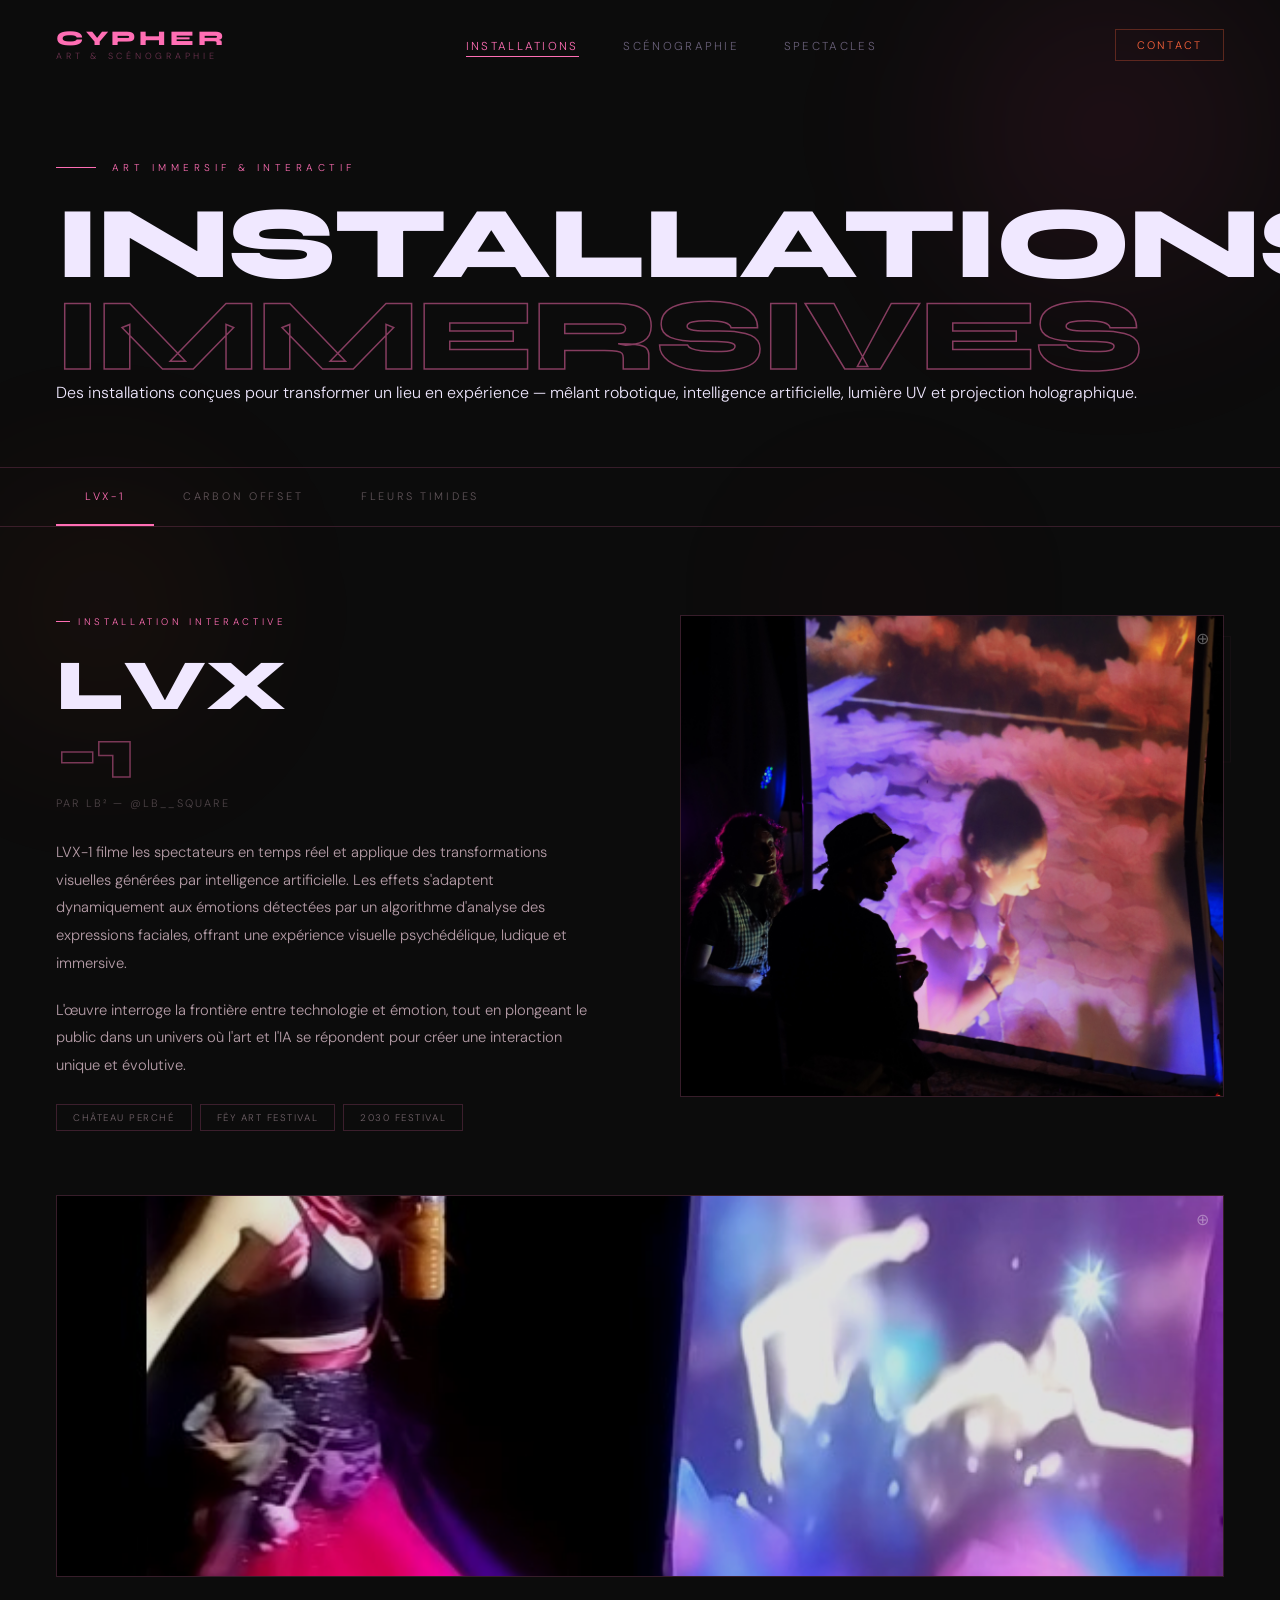
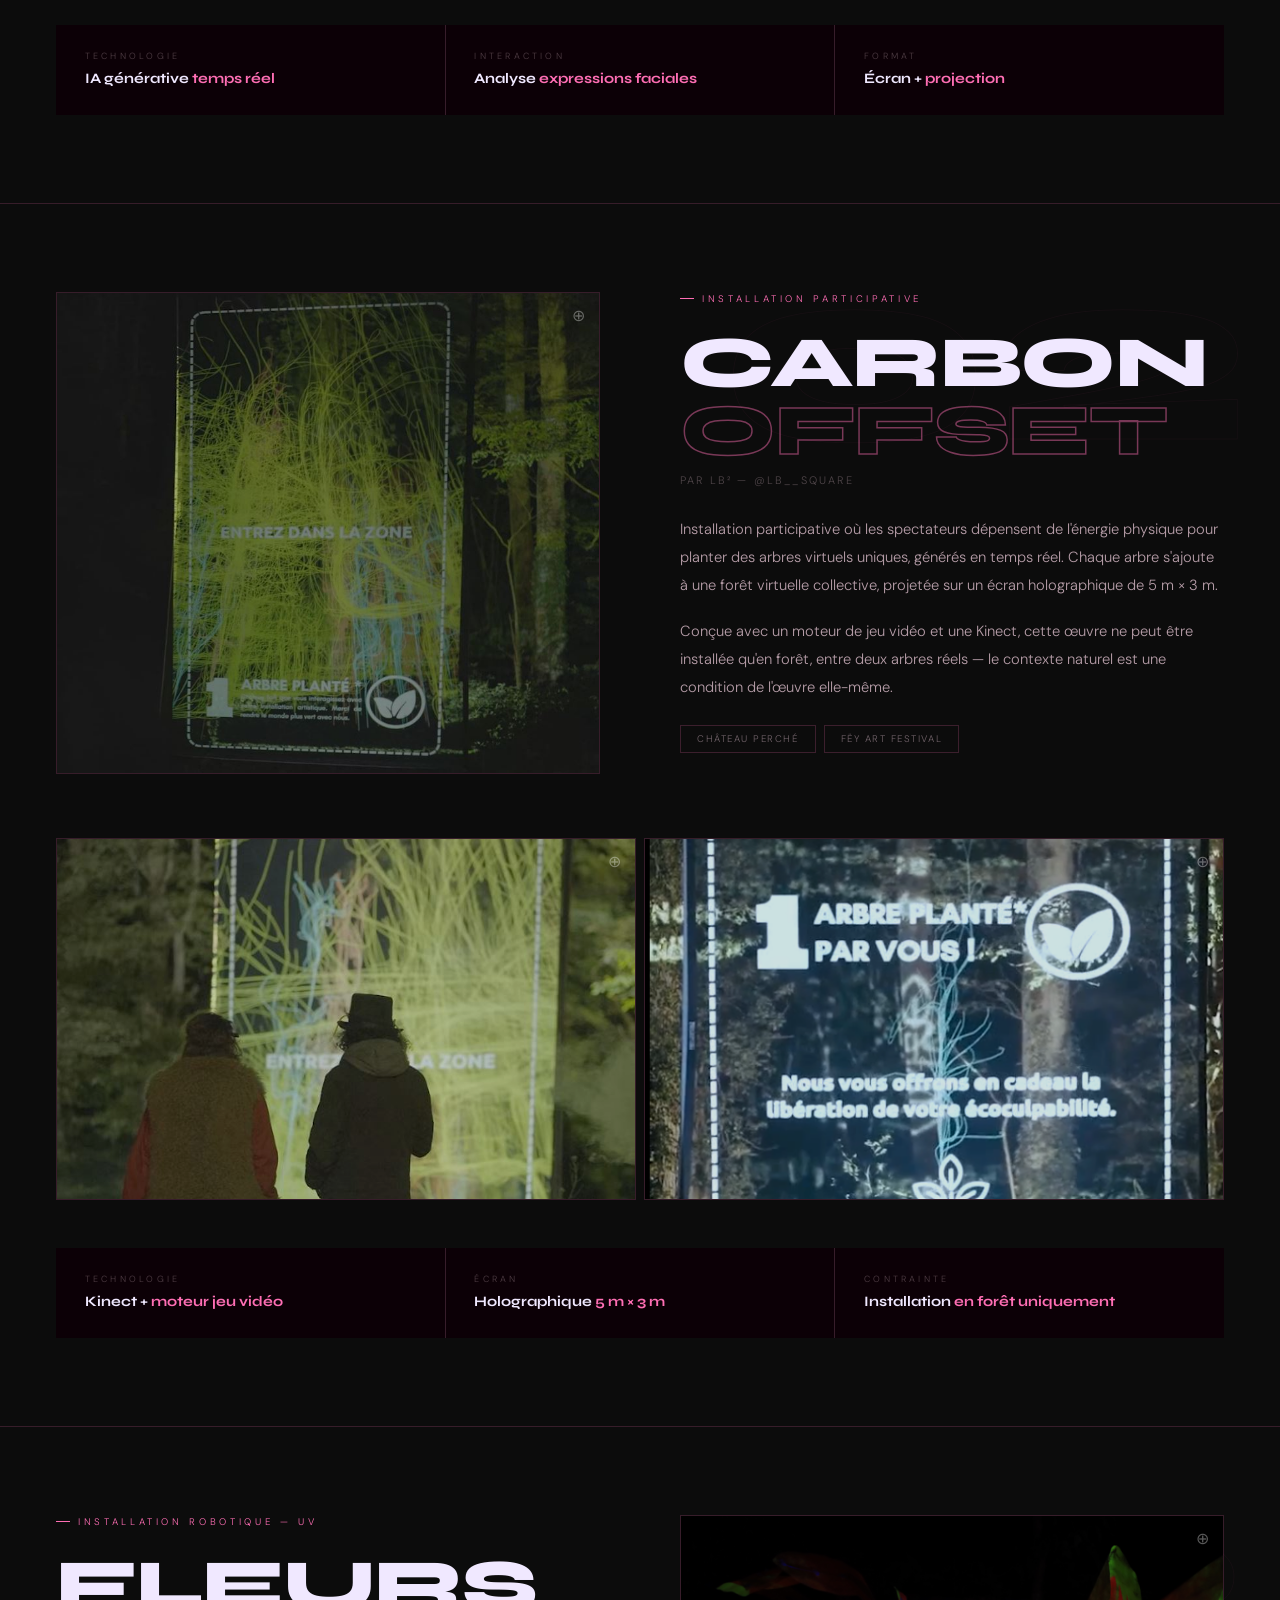
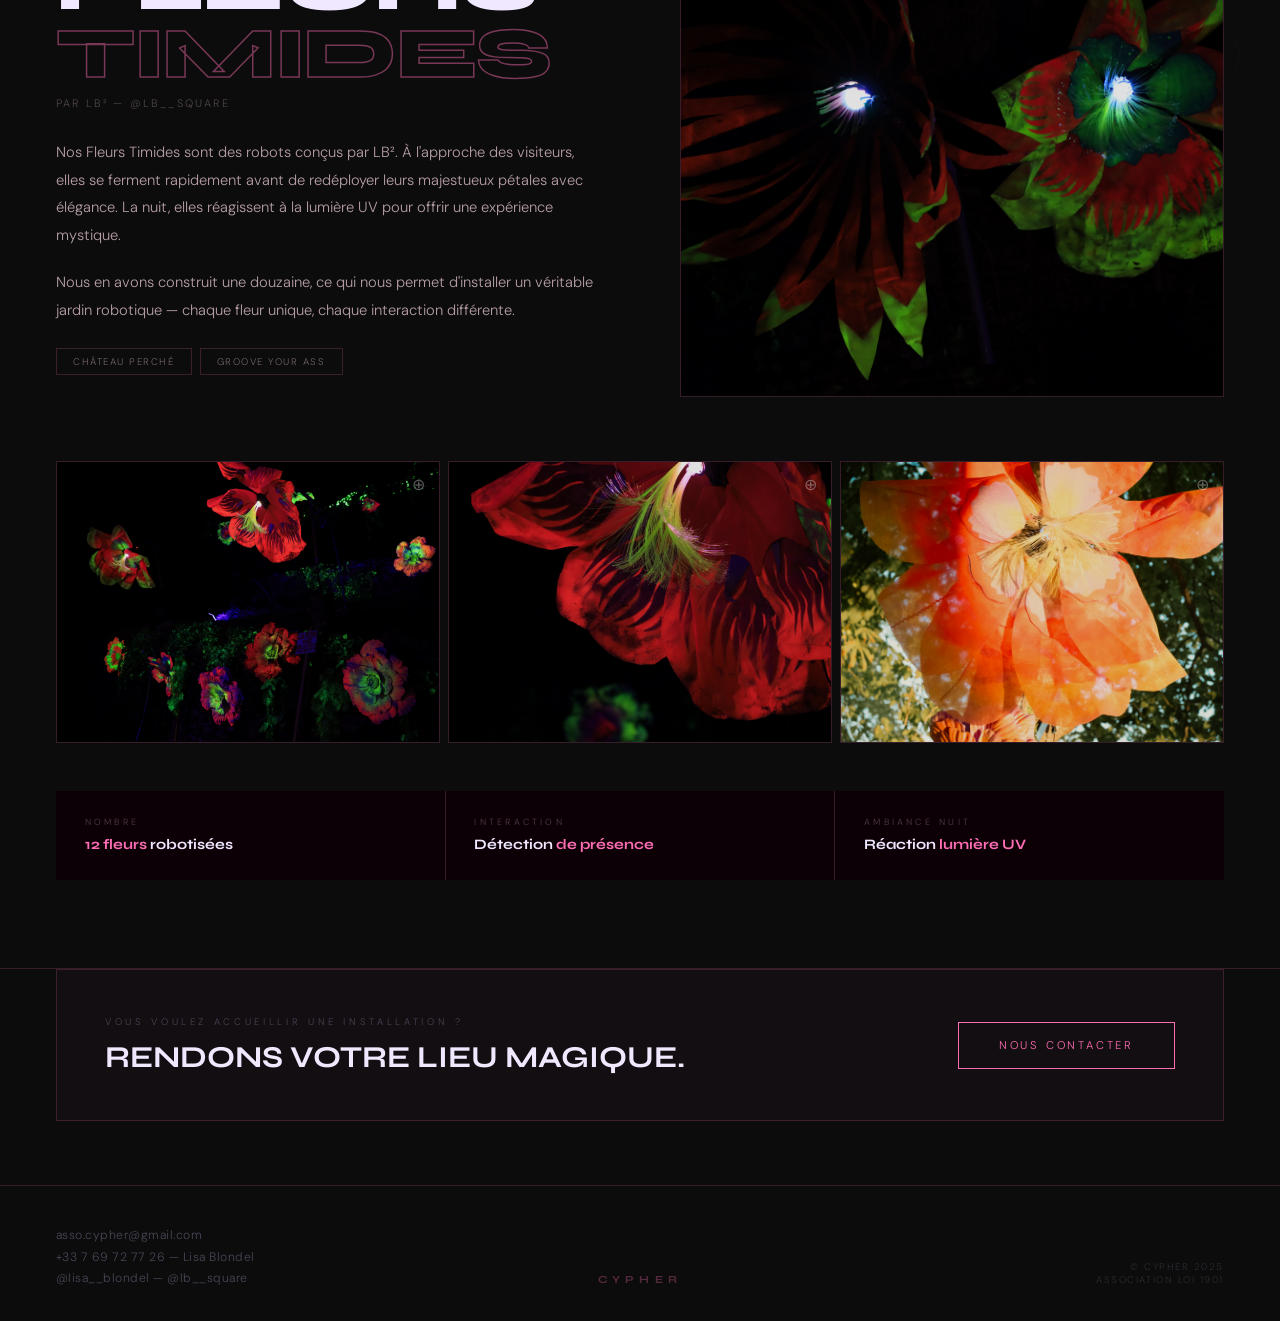
==== commit 53fb48c4: "Contact fixed" ====
--- a/projets.html
+++ b/projets.html
@@ -105,7 +105,7 @@
         <li><a href="scenographie.html">Scénographie</a></li>
         <li><a href="spectacles.html">Spectacles</a></li>
       </ul>
-      <a href="contact.html" class="nav-contact">Contact</a>
+      <a href="mailto:asso.cypher@gmail.com" class="nav-contact">Contact</a>
       <button class="nav-hamburger" id="hamburger" aria-label="Menu">
         <span></span><span></span><span></span>
       </button>
@@ -114,7 +114,7 @@
       <a href="projets.html" class="active">Installations</a>
       <a href="scenographie.html">Scénographie</a>
       <a href="spectacles.html">Spectacles</a>
-      <a href="contact.html" class="drawer-contact">Contact</a>
+      <a href="mailto:asso.cypher@gmail.com" class="drawer-contact">Contact</a>
     </div>
 
 <!-- Curseur -->
@@ -346,7 +346,7 @@
         <div class="contact-pre">Vous voulez accueillir une installation ?</div>
         <div class="contact-titre">Rendons votre lieu magique.</div>
       </div>
-      <a href="contact.html" class="btn-principal">Nous contacter</a>
+      <a href="mailto:asso.cypher@gmail.com" class="btn-principal">Nous contacter</a>
     </div>
 
     <!-- ─── FOOTER ─── -->
